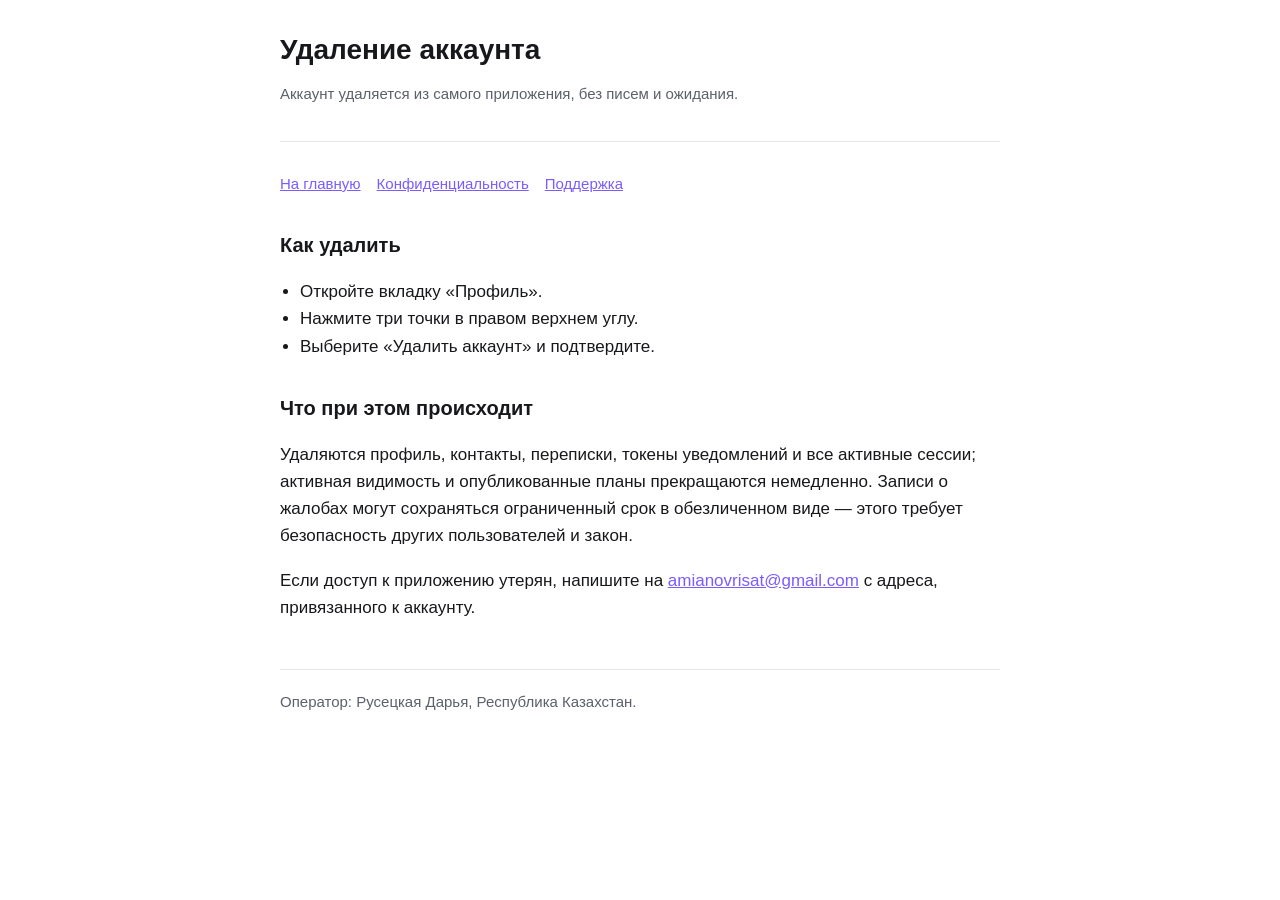
==== delete-account.html @ 7ce9ece1 "Публичные страницы «Рядом»: политика, условия, поддержка, удаление аккаунта Эти четыре адреса требую" ====
<!doctype html>
<html lang="ru"><head><meta charset="utf-8"><meta name="viewport" content="width=device-width, initial-scale=1">
<title>Удаление аккаунта — Рядом</title><link rel="stylesheet" href="style.css"></head>
<body><main>
<header><h1>Удаление аккаунта</h1><p class="muted">Аккаунт удаляется из самого приложения, без писем и ожидания.</p></header>
<nav><a href="index.html">На главную</a><a href="privacy.html">Конфиденциальность</a><a href="support.html">Поддержка</a></nav>
<h2>Как удалить</h2>
<ul>
<li>Откройте вкладку «Профиль».</li>
<li>Нажмите три точки в правом верхнем углу.</li>
<li>Выберите «Удалить аккаунт» и подтвердите.</li>
</ul>
<h2>Что при этом происходит</h2>
<p>Удаляются профиль, контакты, переписки, токены уведомлений и все активные сессии; активная видимость и опубликованные планы прекращаются немедленно. Записи о жалобах могут сохраняться ограниченный срок в обезличенном виде — этого требует безопасность других пользователей и закон.</p>
<p>Если доступ к приложению утерян, напишите на <a href="mailto:amianovrisat@gmail.com">amianovrisat@gmail.com</a> с адреса, привязанного к аккаунту.</p>
<footer class="muted">Оператор: Русецкая Дарья, Республика Казахстан.</footer>
</main></body></html>
---- style.css ----
:root { color-scheme: light dark; --bg: #ffffff; --fg: #17181b; --muted: #5c6069; --line: #e4e5e9; --accent: #7a5cff; }
@media (prefers-color-scheme: dark) { :root { --bg: #121316; --fg: #f2f2f3; --muted: #a3a6ad; --line: #2b2d33; } }
* { box-sizing: border-box; }
body { margin: 0; padding: 32px 20px 64px; background: var(--bg); color: var(--fg);
  font: 17px/1.6 -apple-system, BlinkMacSystemFont, "Segoe UI", Roboto, sans-serif; }
main { max-width: 720px; margin: 0 auto; }
header { border-bottom: 1px solid var(--line); padding-bottom: 20px; margin-bottom: 28px; }
h1 { font-size: 28px; line-height: 1.25; margin: 0 0 8px; }
h2 { font-size: 20px; margin: 32px 0 10px; }
p, li { color: var(--fg); }
.muted { color: var(--muted); font-size: 15px; }
ul { padding-left: 20px; }
a { color: var(--accent); }
nav a { margin-right: 16px; font-size: 15px; }
footer { margin-top: 48px; padding-top: 20px; border-top: 1px solid var(--line); }
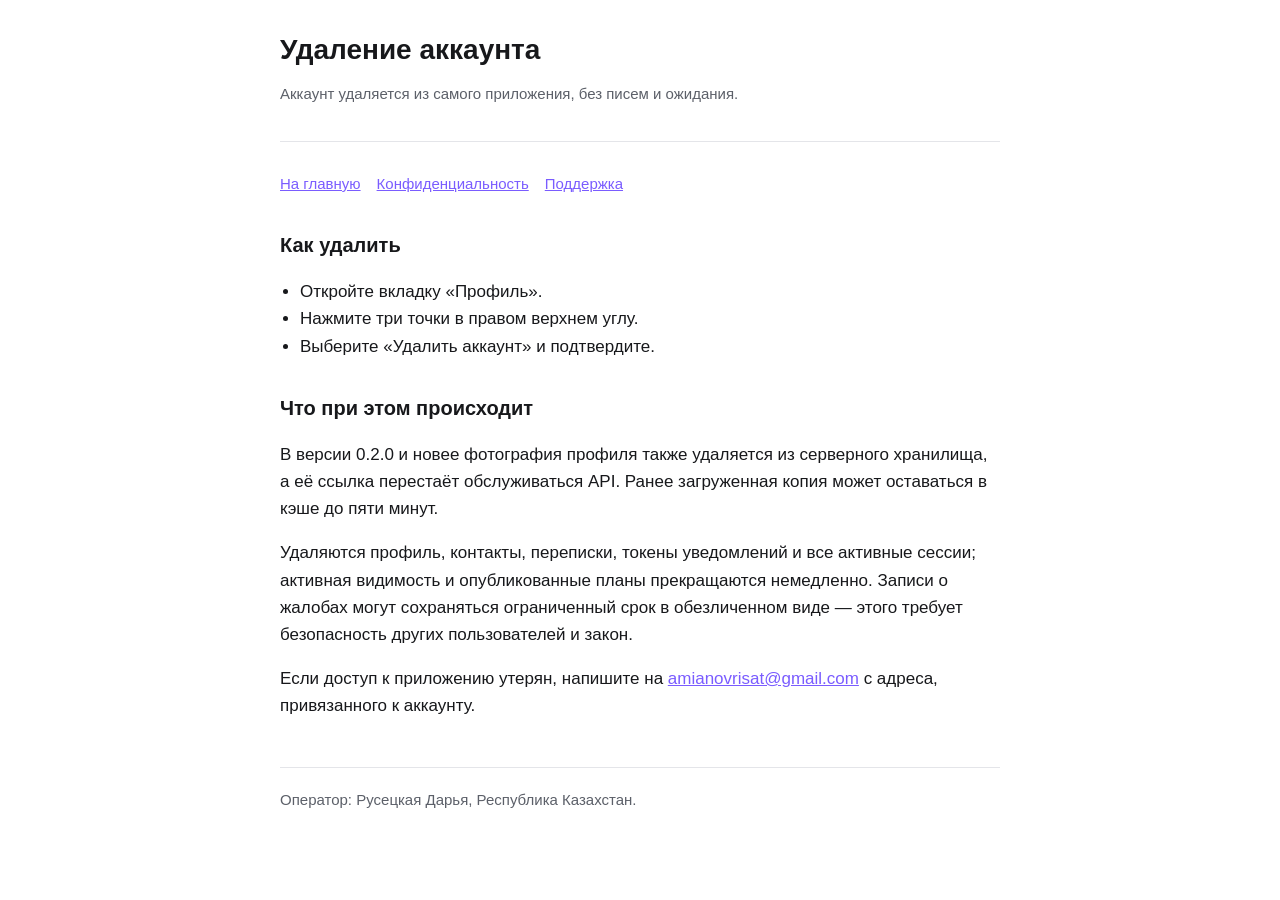
==== commit 77175802: "docs: explain server avatars and private message notifications" ====
--- a/delete-account.html
+++ b/delete-account.html
@@ -11,6 +11,7 @@
 <li>Выберите «Удалить аккаунт» и подтвердите.</li>
 </ul>
 <h2>Что при этом происходит</h2>
+<p>В версии 0.2.0 и новее фотография профиля также удаляется из серверного хранилища, а её ссылка перестаёт обслуживаться API. Ранее загруженная копия может оставаться в кэше до пяти минут.</p>
 <p>Удаляются профиль, контакты, переписки, токены уведомлений и все активные сессии; активная видимость и опубликованные планы прекращаются немедленно. Записи о жалобах могут сохраняться ограниченный срок в обезличенном виде — этого требует безопасность других пользователей и закон.</p>
 <p>Если доступ к приложению утерян, напишите на <a href="mailto:amianovrisat@gmail.com">amianovrisat@gmail.com</a> с адреса, привязанного к аккаунту.</p>
 <footer class="muted">Оператор: Русецкая Дарья, Республика Казахстан.</footer>
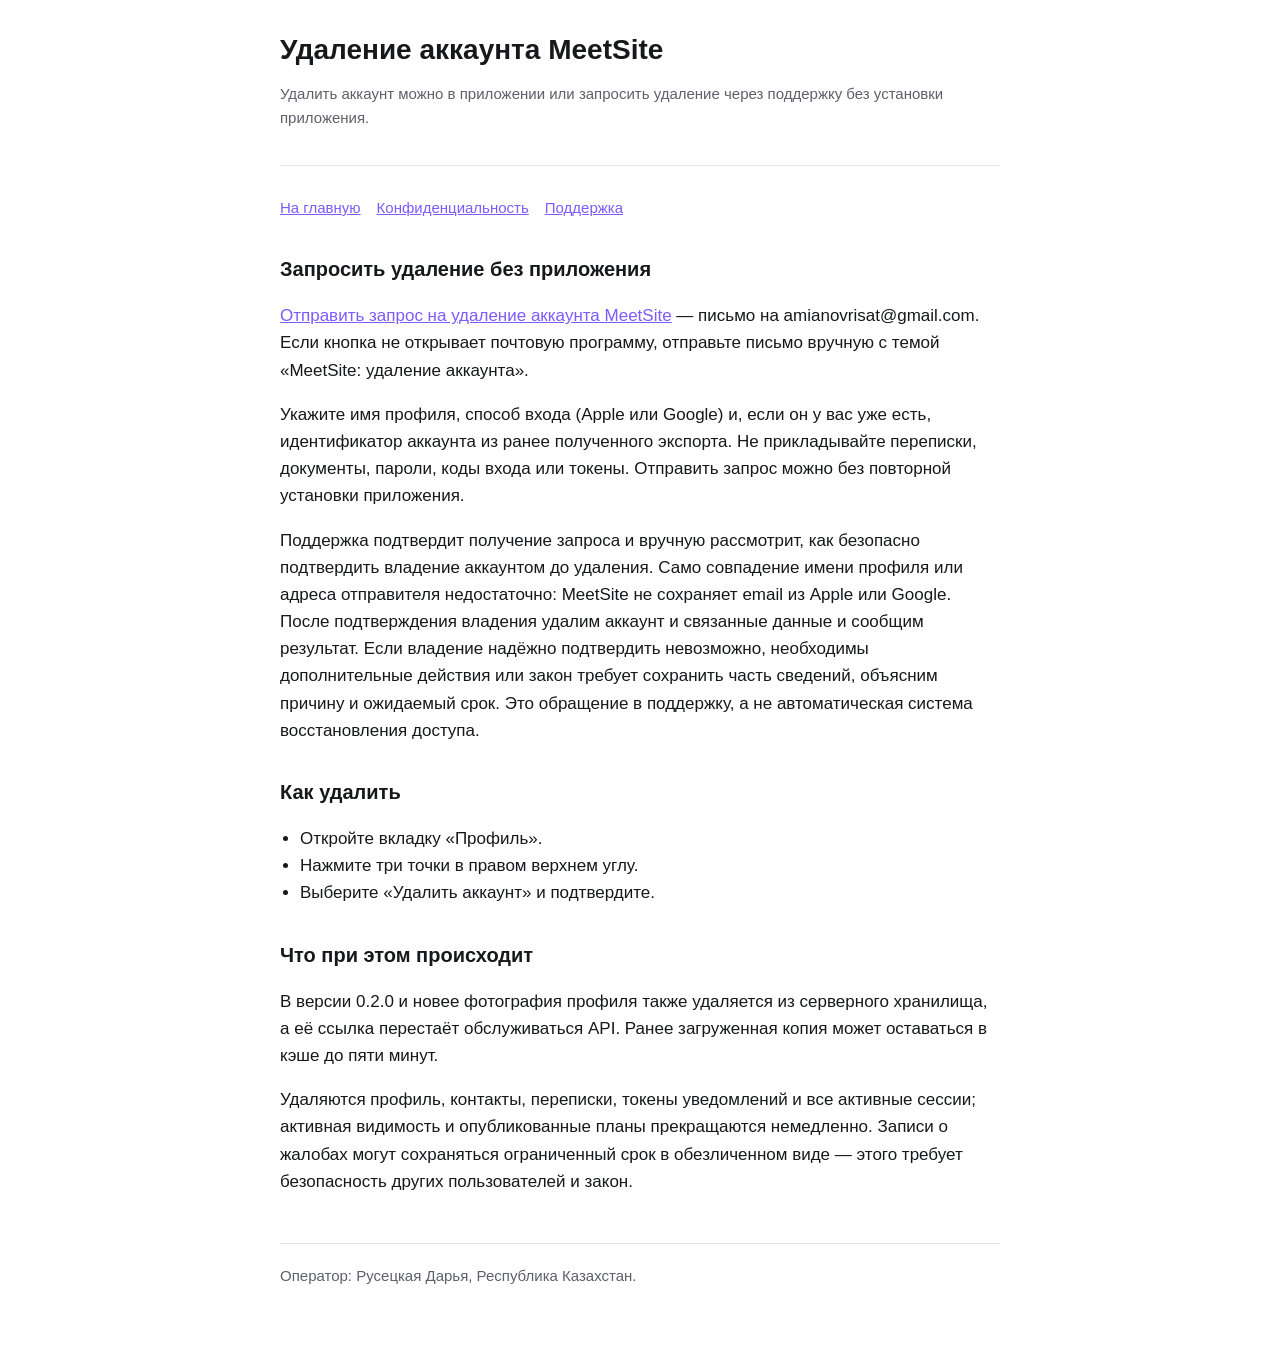
==== commit e9b9b39b: "Publish MeetSite child safety standards and clarify deletion requests" ====
--- a/delete-account.html
+++ b/delete-account.html
@@ -1,9 +1,13 @@
 <!doctype html>
 <html lang="ru"><head><meta charset="utf-8"><meta name="viewport" content="width=device-width, initial-scale=1">
-<title>Удаление аккаунта — Рядом</title><link rel="stylesheet" href="style.css"></head>
+<title>Удаление аккаунта — MeetSite</title><link rel="stylesheet" href="style.css"></head>
 <body><main>
-<header><h1>Удаление аккаунта</h1><p class="muted">Аккаунт удаляется из самого приложения, без писем и ожидания.</p></header>
+<header><h1>Удаление аккаунта MeetSite</h1><p class="muted">Удалить аккаунт можно в приложении или запросить удаление через поддержку без установки приложения.</p></header>
 <nav><a href="index.html">На главную</a><a href="privacy.html">Конфиденциальность</a><a href="support.html">Поддержка</a></nav>
+<h2 id="request">Запросить удаление без приложения</h2>
+<p><a href="mailto:amianovrisat@gmail.com?subject=MeetSite%3A%20%D1%83%D0%B4%D0%B0%D0%BB%D0%B5%D0%BD%D0%B8%D0%B5%20%D0%B0%D0%BA%D0%BA%D0%B0%D1%83%D0%BD%D1%82%D0%B0">Отправить запрос на удаление аккаунта MeetSite</a> — письмо на amianovrisat@gmail.com. Если кнопка не открывает почтовую программу, отправьте письмо вручную с темой «MeetSite: удаление аккаунта».</p>
+<p>Укажите имя профиля, способ входа (Apple или Google) и, если он у вас уже есть, идентификатор аккаунта из ранее полученного экспорта. Не прикладывайте переписки, документы, пароли, коды входа или токены. Отправить запрос можно без повторной установки приложения.</p>
+<p>Поддержка подтвердит получение запроса и вручную рассмотрит, как безопасно подтвердить владение аккаунтом до удаления. Само совпадение имени профиля или адреса отправителя недостаточно: MeetSite не сохраняет email из Apple или Google. После подтверждения владения удалим аккаунт и связанные данные и сообщим результат. Если владение надёжно подтвердить невозможно, необходимы дополнительные действия или закон требует сохранить часть сведений, объясним причину и ожидаемый срок. Это обращение в поддержку, а не автоматическая система восстановления доступа.</p>
 <h2>Как удалить</h2>
 <ul>
 <li>Откройте вкладку «Профиль».</li>
@@ -13,6 +17,5 @@
 <h2>Что при этом происходит</h2>
 <p>В версии 0.2.0 и новее фотография профиля также удаляется из серверного хранилища, а её ссылка перестаёт обслуживаться API. Ранее загруженная копия может оставаться в кэше до пяти минут.</p>
 <p>Удаляются профиль, контакты, переписки, токены уведомлений и все активные сессии; активная видимость и опубликованные планы прекращаются немедленно. Записи о жалобах могут сохраняться ограниченный срок в обезличенном виде — этого требует безопасность других пользователей и закон.</p>
-<p>Если доступ к приложению утерян, напишите на <a href="mailto:amianovrisat@gmail.com">amianovrisat@gmail.com</a> с адреса, привязанного к аккаунту.</p>
 <footer class="muted">Оператор: Русецкая Дарья, Республика Казахстан.</footer>
 </main></body></html>
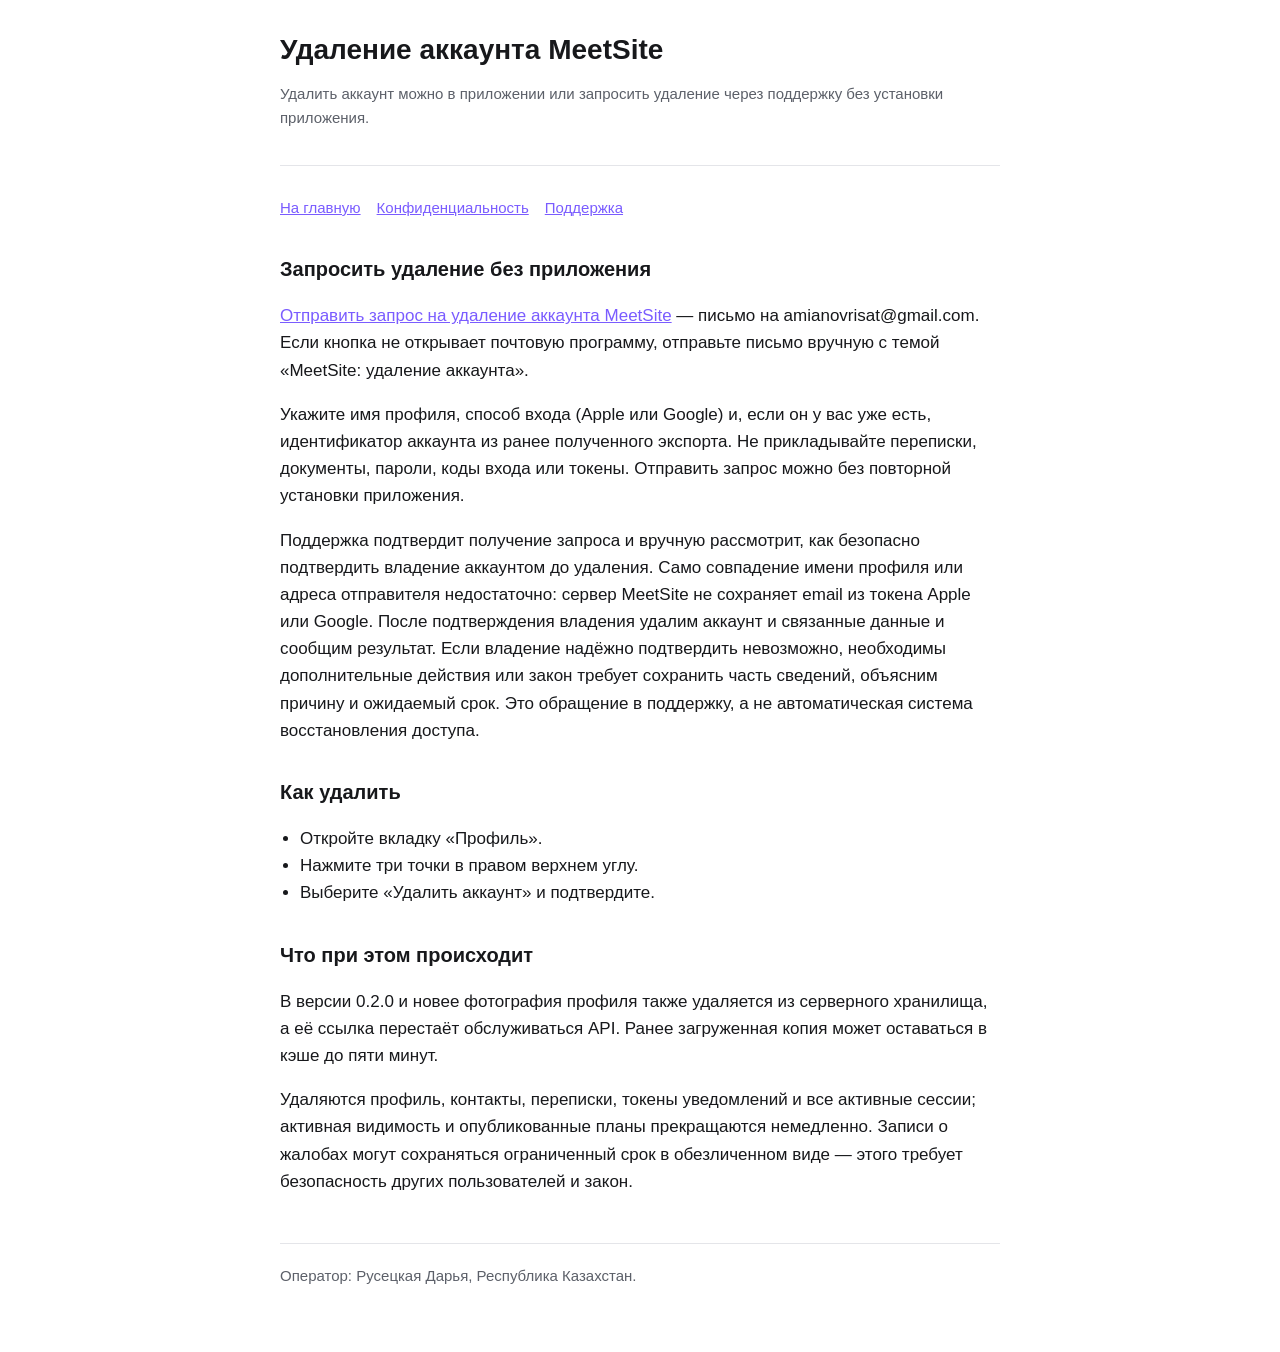
==== commit c5283e98: "Clarify Android Google sign-in local cache and server data handling" ====
--- a/delete-account.html
+++ b/delete-account.html
@@ -7,7 +7,7 @@
 <h2 id="request">Запросить удаление без приложения</h2>
 <p><a href="mailto:amianovrisat@gmail.com?subject=MeetSite%3A%20%D1%83%D0%B4%D0%B0%D0%BB%D0%B5%D0%BD%D0%B8%D0%B5%20%D0%B0%D0%BA%D0%BA%D0%B0%D1%83%D0%BD%D1%82%D0%B0">Отправить запрос на удаление аккаунта MeetSite</a> — письмо на amianovrisat@gmail.com. Если кнопка не открывает почтовую программу, отправьте письмо вручную с темой «MeetSite: удаление аккаунта».</p>
 <p>Укажите имя профиля, способ входа (Apple или Google) и, если он у вас уже есть, идентификатор аккаунта из ранее полученного экспорта. Не прикладывайте переписки, документы, пароли, коды входа или токены. Отправить запрос можно без повторной установки приложения.</p>
-<p>Поддержка подтвердит получение запроса и вручную рассмотрит, как безопасно подтвердить владение аккаунтом до удаления. Само совпадение имени профиля или адреса отправителя недостаточно: MeetSite не сохраняет email из Apple или Google. После подтверждения владения удалим аккаунт и связанные данные и сообщим результат. Если владение надёжно подтвердить невозможно, необходимы дополнительные действия или закон требует сохранить часть сведений, объясним причину и ожидаемый срок. Это обращение в поддержку, а не автоматическая система восстановления доступа.</p>
+<p>Поддержка подтвердит получение запроса и вручную рассмотрит, как безопасно подтвердить владение аккаунтом до удаления. Само совпадение имени профиля или адреса отправителя недостаточно: сервер MeetSite не сохраняет email из токена Apple или Google. После подтверждения владения удалим аккаунт и связанные данные и сообщим результат. Если владение надёжно подтвердить невозможно, необходимы дополнительные действия или закон требует сохранить часть сведений, объясним причину и ожидаемый срок. Это обращение в поддержку, а не автоматическая система восстановления доступа.</p>
 <h2>Как удалить</h2>
 <ul>
 <li>Откройте вкладку «Профиль».</li>
